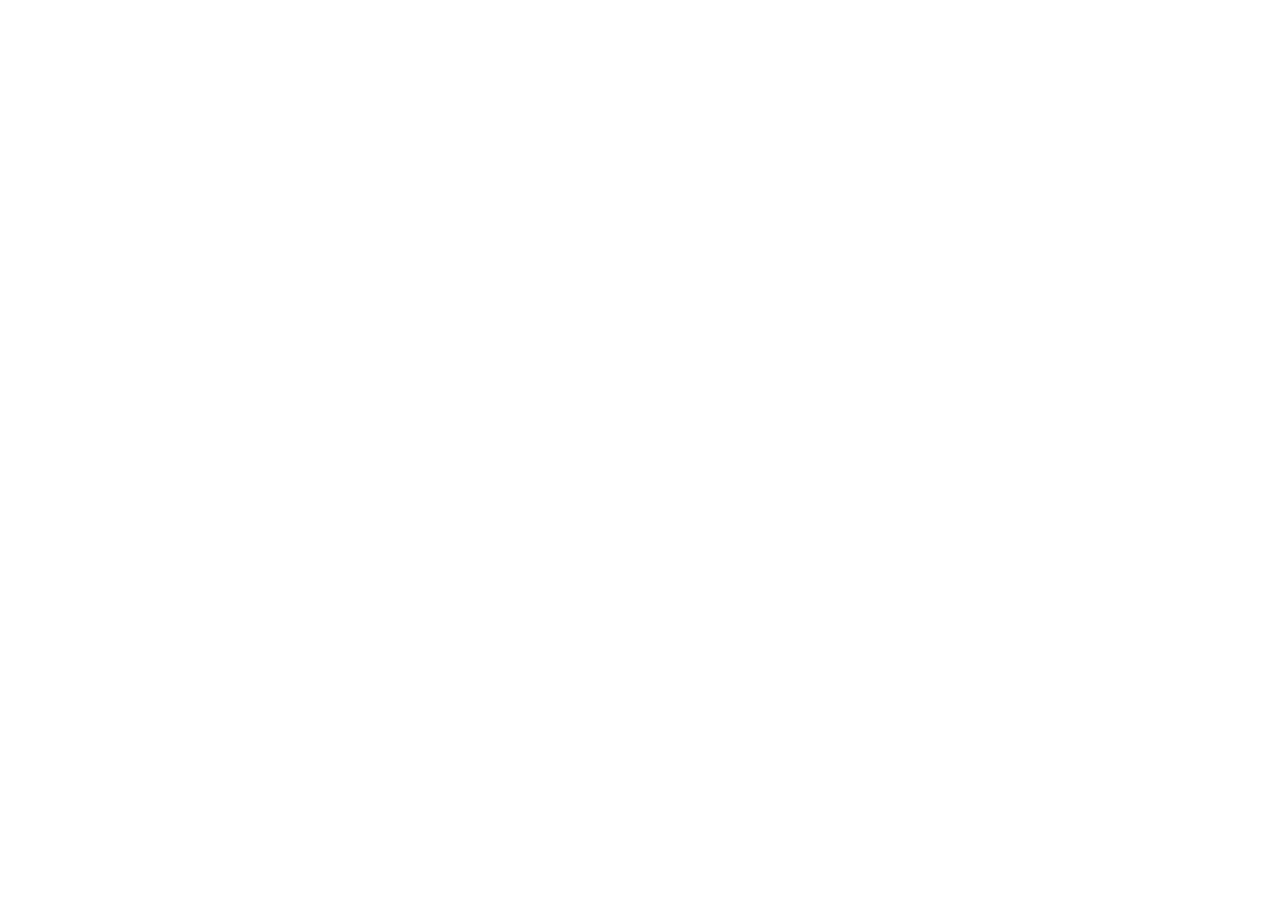
==== index.html @ ce2c27a7 "Add Kumu ʻŌlelo built site files" ====
<!doctype html>
<html lang="en">
  <head>
    <meta charset="UTF-8" />
    <meta name="viewport" content="width=device-width, initial-scale=1.0" />
    <title>Kumu ʻŌlelo — Hawaiian Language & Cultural Companion</title>
    <meta name="description" content="Learn ʻŌlelo Hawaiʻi through interactive lessons, audio pronunciation guides, deep cultural context notes, spaced-repetition flashcards, and offline traveler phrasebooks." />
    <meta property="og:title" content="Kumu ʻŌlelo — Hawaiian Language & Cultural Companion" />
    <meta property="og:description" content="Learn ʻŌlelo Hawaiʻi through interactive lessons, audio pronunciation guides, deep cultural context notes, spaced-repetition flashcards, and offline traveler phrasebooks." />
    <meta property="og:type" content="website" />
    <meta name="twitter:card" content="summary_large_image" />
    <meta name="theme-color" content="#FAF8F5" />
    <meta name="mobile-web-app-capable" content="yes" />
    <meta name="apple-mobile-web-app-capable" content="yes" />
    <meta name="apple-mobile-web-app-status-bar-style" content="default" />
    <meta name="apple-mobile-web-app-title" content="Kumu ʻŌlelo" />
    <link rel="apple-touch-icon" href="/apple-touch-icon.png" />
    <link rel="icon" type="image/svg+xml" href="/icon.svg" />
    <link rel="preconnect" href="https://fonts.googleapis.com" />
    <link rel="preconnect" href="https://fonts.gstatic.com" crossorigin />
    <link href="https://fonts.googleapis.com/css2?family=IBM+Plex+Mono:wght@400;500;600&family=Plus+Jakarta+Sans:wght@400;500;600;700&family=Source+Serif+4:ital,opsz,wght@0,8..60,500;0,8..60,600;0,8..60,700;1,8..60,400&display=swap" rel="stylesheet" />
    <script type="module" crossorigin src="/assets/index-DEdtWmtG.js"></script>
    <link rel="stylesheet" crossorigin href="/assets/index-DvSF_ovN.css">
  <link rel="manifest" href="/manifest.webmanifest"><script id="vite-plugin-pwa:register-sw" src="/registerSW.js"></script></head>
  <body class="bg-[#FAF8F5] text-stone-900 antialiased selection:bg-teal-800 selection:text-white">
    <div id="root"></div>
  </body>
</html>
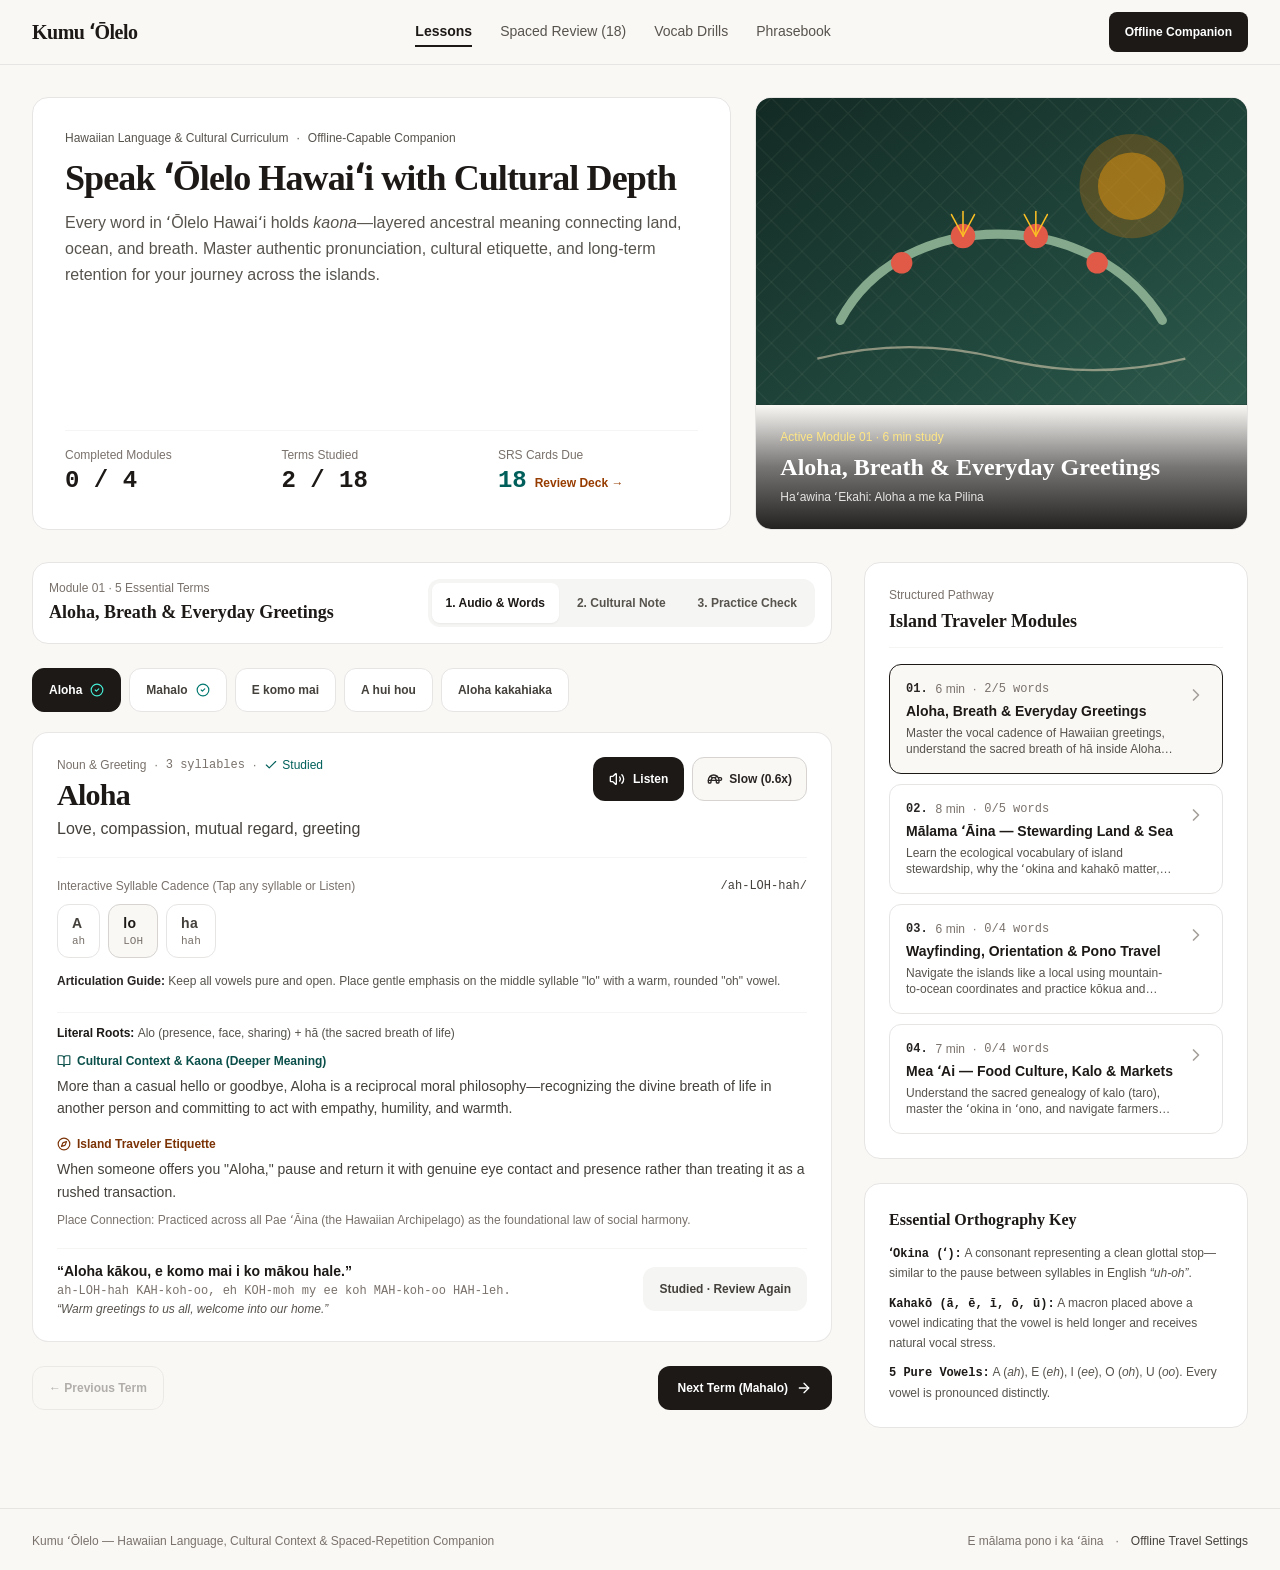
==== commit 59432ab8: "Use relative asset paths for GitHub Pages project site" ====
--- a/index.html
+++ b/index.html
@@ -14,16 +14,15 @@
     <meta name="apple-mobile-web-app-capable" content="yes" />
     <meta name="apple-mobile-web-app-status-bar-style" content="default" />
     <meta name="apple-mobile-web-app-title" content="Kumu ʻŌlelo" />
-    <link rel="apple-touch-icon" href="/apple-touch-icon.png" />
-    <link rel="icon" type="image/svg+xml" href="/icon.svg" />
+    <link rel="apple-touch-icon" href="./apple-touch-icon.png" />
+    <link rel="icon" type="image/svg+xml" href="./icon.svg" />
     <link rel="preconnect" href="https://fonts.googleapis.com" />
     <link rel="preconnect" href="https://fonts.gstatic.com" crossorigin />
     <link href="https://fonts.googleapis.com/css2?family=IBM+Plex+Mono:wght@400;500;600&family=Plus+Jakarta+Sans:wght@400;500;600;700&family=Source+Serif+4:ital,opsz,wght@0,8..60,500;0,8..60,600;0,8..60,700;1,8..60,400&display=swap" rel="stylesheet" />
-    <script type="module" crossorigin src="/assets/index-DEdtWmtG.js"></script>
-    <link rel="stylesheet" crossorigin href="/assets/index-DvSF_ovN.css">
-  <link rel="manifest" href="/manifest.webmanifest"><script id="vite-plugin-pwa:register-sw" src="/registerSW.js"></script></head>
-  <body class="bg-[#FAF8F5] text-stone-900 antialiased selection:bg-teal-800 selection:text-white">
-    <div id="root"></div>
-  </body>
+    <script type="module" crossorigin src="./assets/index-DEdtWmtG.js"></script>
+    <link rel="stylesheet" crossorigin href="./assets/index-DvSF_ovN.css">
+    <link rel="manifest" href="./manifest.webmanifest"><script id="vite-plugin-pwa:register-sw" src="./registerSW.js"></script></head>
+    <body class="bg-[#FAF8F5] text-stone-900 antialiased selection:bg-teal-800 selection:text-white">
+      <div id="root"></div>
+    </body>
 </html>
-
--- a/assets/index-DvSF_ovN.css
+++ b/assets/index-DvSF_ovN.css
@@ -0,0 +1,2 @@
+/*! tailwindcss v4.3.3 | MIT License | https://tailwindcss.com */
+@layer properties{@supports (((-webkit-hyphens:none)) and (not (margin-trim:inline))) or ((-moz-orient:inline) and (not (color:rgb(from red r g b)))){*,:before,:after,::backdrop{--tw-translate-x:0;--tw-translate-y:0;--tw-translate-z:0;--tw-rotate-x:initial;--tw-rotate-y:initial;--tw-rotate-z:initial;--tw-skew-x:initial;--tw-skew-y:initial;--tw-space-y-reverse:0;--tw-divide-y-reverse:0;--tw-border-style:solid;--tw-gradient-position:initial;--tw-gradient-from:#0000;--tw-gradient-via:#0000;--tw-gradient-to:#0000;--tw-gradient-stops:initial;--tw-gradient-via-stops:initial;--tw-gradient-from-position:0%;--tw-gradient-via-position:50%;--tw-gradient-to-position:100%;--tw-leading:initial;--tw-font-weight:initial;--tw-tracking:initial;--tw-ordinal:initial;--tw-slashed-zero:initial;--tw-numeric-figure:initial;--tw-numeric-spacing:initial;--tw-numeric-fraction:initial;--tw-shadow:0 0 #0000;--tw-shadow-color:initial;--tw-shadow-alpha:100%;--tw-inset-shadow:0 0 #0000;--tw-inset-shadow-color:initial;--tw-inset-shadow-alpha:100%;--tw-ring-color:initial;--tw-ring-shadow:0 0 #0000;--tw-inset-ring-color:initial;--tw-inset-ring-shadow:0 0 #0000;--tw-ring-inset:initial;--tw-ring-offset-width:0px;--tw-ring-offset-color:#fff;--tw-ring-offset-shadow:0 0 #0000;--tw-backdrop-blur:initial;--tw-backdrop-brightness:initial;--tw-backdrop-contrast:initial;--tw-backdrop-grayscale:initial;--tw-backdrop-hue-rotate:initial;--tw-backdrop-invert:initial;--tw-backdrop-opacity:initial;--tw-backdrop-saturate:initial;--tw-backdrop-sepia:initial}}}@layer theme{:root,:host{--font-sans:"Plus Jakarta Sans", -apple-system, BlinkMacSystemFont, sans-serif;--font-serif:"Source Serif 4", Georgia, serif;--font-mono:"IBM Plex Mono", ui-monospace, SFMono-Regular, monospace;--color-amber-50:oklch(98.7% .022 95.277);--color-amber-200:oklch(92.4% .12 95.746);--color-amber-800:oklch(47.3% .137 46.201);--color-amber-900:oklch(41.4% .112 45.904);--color-teal-100:oklch(95.3% .051 180.801);--color-teal-300:oklch(85.5% .138 181.071);--color-teal-700:oklch(51.1% .096 186.391);--color-teal-800:oklch(43.7% .078 188.216);--color-teal-900:oklch(38.6% .063 188.416);--color-stone-50:oklch(98.5% .001 106.423);--color-stone-100:oklch(97% .001 106.424);--color-stone-200:oklch(92.3% .003 48.717);--color-stone-300:oklch(86.9% .005 56.366);--color-stone-400:oklch(70.9% .01 56.259);--color-stone-500:oklch(55.3% .013 58.071);--color-stone-600:oklch(44.4% .011 73.639);--color-stone-700:oklch(37.4% .01 67.558);--color-stone-800:oklch(26.8% .007 34.298);--color-stone-900:oklch(21.6% .006 56.043);--color-stone-950:oklch(14.7% .004 49.25);--color-white:#fff;--spacing:.25rem;--container-md:28rem;--container-lg:32rem;--container-2xl:42rem;--container-7xl:80rem;--text-xs:.75rem;--text-xs--line-height:calc(1 / .75);--text-sm:.875rem;--text-sm--line-height:calc(1.25 / .875);--text-base:1rem;--text-base--line-height:calc(1.5 / 1);--text-lg:1.125rem;--text-lg--line-height:calc(1.75 / 1.125);--text-xl:1.25rem;--text-xl--line-height:calc(1.75 / 1.25);--text-2xl:1.5rem;--text-2xl--line-height:calc(2 / 1.5);--text-3xl:1.875rem;--text-3xl--line-height:calc(2.25 / 1.875);--text-4xl:2.25rem;--text-4xl--line-height:calc(2.5 / 2.25);--text-5xl:3rem;--text-5xl--line-height:1;--font-weight-medium:500;--font-weight-semibold:600;--font-weight-bold:700;--tracking-tight:-.025em;--tracking-wide:.025em;--leading-relaxed:1.625;--radius-lg:.5rem;--radius-xl:.75rem;--radius-2xl:1rem;--blur-xs:4px;--blur-md:12px;--default-transition-duration:.15s;--default-transition-timing-function:cubic-bezier(.4, 0, .2, 1);--default-font-family:var(--font-sans);--default-mono-font-family:var(--font-mono)}}@layer base{*,:after,:before,::backdrop{box-sizing:border-box;border:0 solid;margin:0;padding:0}::file-selector-button{box-sizing:border-box;border:0 solid;margin:0;padding:0}html,:host{-webkit-text-size-adjust:100%;tab-size:4;line-height:1.5;font-family:var(--default-font-family,-apple-system, BlinkMacSystemFont, "Segoe UI", Roboto, "Helvetica Neue", "Noto Sans", Arial, sans-serif, "Apple Color Emoji", "Segoe UI Emoji", "Segoe UI Symbol", "Noto Color Emoji");font-feature-settings:var(--default-font-feature-settings,normal);font-variation-settings:var(--default-font-variation-settings,normal);-webkit-tap-highlight-color:transparent}hr{height:0;color:inherit;border-top-width:1px}abbr:where([title]){-webkit-text-decoration:underline dotted;text-decoration:underline dotted}h1,h2,h3,h4,h5,h6{font-size:inherit;font-weight:inherit}a{color:inherit;-webkit-text-decoration:inherit;-webkit-text-decoration:inherit;-webkit-text-decoration:inherit;-webkit-text-decoration:inherit;text-decoration:inherit}b,strong{font-weight:bolder}code,kbd,samp,pre{font-family:var(--default-mono-font-family,ui-monospace, SFMono-Regular, Menlo, Monaco, Consolas, "Liberation Mono", "Courier New", monospace);font-feature-settings:var(--default-mono-font-feature-settings,normal);font-variation-settings:var(--default-mono-font-variation-settings,normal);font-size:1em}small{font-size:80%}sub,sup{vertical-align:baseline;font-size:75%;line-height:0;position:relative}sub{bottom:-.25em}sup{top:-.5em}table{text-indent:0;border-color:inherit;border-collapse:collapse}:-moz-focusring:where(:not(iframe)){outline:auto}progress{vertical-align:baseline}summary{display:list-item}ol,ul,menu{list-style:none}img,svg,video,canvas,audio,iframe,embed,object{vertical-align:middle;display:block}img,video{max-width:100%;height:auto}button,input,select,optgroup,textarea{font:inherit;font-feature-settings:inherit;font-variation-settings:inherit;letter-spacing:inherit;color:inherit;opacity:1;background-color:#0000;border-radius:0}::file-selector-button{font:inherit;font-feature-settings:inherit;font-variation-settings:inherit;letter-spacing:inherit;color:inherit;opacity:1;background-color:#0000;border-radius:0}:where(select:is([multiple],[size])) optgroup{font-weight:bolder}:where(select:is([multiple],[size])) optgroup option{padding-inline-start:20px}::file-selector-button{margin-inline-end:4px}::placeholder{opacity:1}@supports (not ((-webkit-appearance:-apple-pay-button))) or (contain-intrinsic-size:1px){::placeholder{color:currentColor}@supports (color:color-mix(in lab, red, red)){::placeholder{color:color-mix(in oklab, currentcolor 50%, transparent)}}}textarea{resize:vertical}::-webkit-search-decoration{-webkit-appearance:none}::-webkit-date-and-time-value{min-height:1lh;text-align:inherit}::-webkit-datetime-edit{display:inline-flex}::-webkit-datetime-edit-fields-wrapper{padding:0}::-webkit-datetime-edit{padding-block:0}::-webkit-datetime-edit-year-field{padding-block:0}::-webkit-datetime-edit-month-field{padding-block:0}::-webkit-datetime-edit-day-field{padding-block:0}::-webkit-datetime-edit-hour-field{padding-block:0}::-webkit-datetime-edit-minute-field{padding-block:0}::-webkit-datetime-edit-second-field{padding-block:0}::-webkit-datetime-edit-millisecond-field{padding-block:0}::-webkit-datetime-edit-meridiem-field{padding-block:0}::-webkit-calendar-picker-indicator{line-height:1}:-moz-ui-invalid{box-shadow:none}button,input:where([type=button],[type=reset],[type=submit]){appearance:button}::file-selector-button{appearance:button}::-webkit-inner-spin-button{height:auto}::-webkit-outer-spin-button{height:auto}[hidden]:where(:not([hidden=until-found])){display:none!important}body{font-family:var(--font-sans);color:#1c1917;background-color:#faf8f5}h1,h2,.font-display{font-family:var(--font-serif);text-wrap:balance}}@layer components;@layer utilities{.pointer-events-none{pointer-events:none}.sr-only{clip-path:inset(50%);white-space:nowrap;border-width:0;width:1px;height:1px;margin:-1px;padding:0;position:absolute;overflow:hidden}.absolute{position:absolute}.fixed{position:fixed}.relative{position:relative}.sticky{position:sticky}.inset-0{inset:0}.top-0{top:0}.top-1\/2{top:50%}.right-0{right:0}.bottom-0{bottom:0}.bottom-20{bottom:calc(var(--spacing) * 20)}.left-0{left:0}.left-3\.5{left:calc(var(--spacing) * 3.5)}.left-4{left:calc(var(--spacing) * 4)}.z-10{z-index:10}.z-30{z-index:30}.z-40{z-index:40}.z-50{z-index:50}.mx-auto{margin-inline:auto}.mt-0\.5{margin-top:calc(var(--spacing) * .5)}.mt-1{margin-top:var(--spacing)}.mt-12{margin-top:calc(var(--spacing) * 12)}.ml-auto{margin-left:auto}.line-clamp-2{-webkit-line-clamp:2;-webkit-box-orient:vertical;display:-webkit-box;overflow:hidden}.block{display:block}.flex{display:flex}.grid{display:grid}.hidden{display:none}.inline-flex{display:inline-flex}.table{display:table}.h-3\.5{height:calc(var(--spacing) * 3.5)}.h-4{height:calc(var(--spacing) * 4)}.h-5{height:calc(var(--spacing) * 5)}.h-10{height:calc(var(--spacing) * 10)}.h-14{height:calc(var(--spacing) * 14)}.h-full{height:100%}.max-h-\[480px\]{max-height:480px}.min-h-\[40px\]{min-height:40px}.min-h-\[42px\]{min-height:42px}.min-h-\[44px\]{min-height:44px}.min-h-\[48px\]{min-height:48px}.min-h-\[52px\]{min-height:52px}.min-h-\[56px\]{min-height:56px}.min-h-\[240px\]{min-height:240px}.min-h-screen{min-height:100vh}.w-3\.5{width:calc(var(--spacing) * 3.5)}.w-4{width:calc(var(--spacing) * 4)}.w-5{width:calc(var(--spacing) * 5)}.w-10{width:calc(var(--spacing) * 10)}.w-full{width:100%}.max-w-2xl{max-width:var(--container-2xl)}.max-w-7xl{max-width:var(--container-7xl)}.max-w-lg{max-width:var(--container-lg)}.max-w-md{max-width:var(--container-md)}.min-w-0{min-width:0}.min-w-\[40px\]{min-width:40px}.min-w-\[44px\]{min-width:44px}.min-w-\[260px\]{min-width:260px}.flex-1{flex:1}.shrink-0{flex-shrink:0}.-translate-y-1\/2{--tw-translate-y:calc(calc(1 / 2 * 100%) * -1);translate:var(--tw-translate-x) var(--tw-translate-y)}.scale-\[1\.03\]{scale:1.03}.transform{transform:var(--tw-rotate-x,) var(--tw-rotate-y,) var(--tw-rotate-z,) var(--tw-skew-x,) var(--tw-skew-y,)}.grid-cols-1{grid-template-columns:repeat(1,minmax(0,1fr))}.grid-cols-2{grid-template-columns:repeat(2,minmax(0,1fr))}.grid-cols-3{grid-template-columns:repeat(3,minmax(0,1fr))}.grid-cols-4{grid-template-columns:repeat(4,minmax(0,1fr))}.flex-col{flex-direction:column}.flex-wrap{flex-wrap:wrap}.items-baseline{align-items:baseline}.items-center{align-items:center}.items-start{align-items:flex-start}.items-stretch{align-items:stretch}.justify-between{justify-content:space-between}.justify-center{justify-content:center}.justify-end{justify-content:flex-end}.gap-1{gap:var(--spacing)}.gap-1\.5{gap:calc(var(--spacing) * 1.5)}.gap-2{gap:calc(var(--spacing) * 2)}.gap-2\.5{gap:calc(var(--spacing) * 2.5)}.gap-3{gap:calc(var(--spacing) * 3)}.gap-4{gap:calc(var(--spacing) * 4)}.gap-6{gap:calc(var(--spacing) * 6)}.gap-7{gap:calc(var(--spacing) * 7)}.gap-8{gap:calc(var(--spacing) * 8)}:where(.space-y-0\.5>:not(:last-child)){--tw-space-y-reverse:0;margin-block-start:calc(calc(var(--spacing) * .5) * var(--tw-space-y-reverse));margin-block-end:calc(calc(var(--spacing) * .5) * calc(1 - var(--tw-space-y-reverse)))}:where(.space-y-1>:not(:last-child)){--tw-space-y-reverse:0;margin-block-start:calc(var(--spacing) * var(--tw-space-y-reverse));margin-block-end:calc(var(--spacing) * calc(1 - var(--tw-space-y-reverse)))}:where(.space-y-1\.5>:not(:last-child)){--tw-space-y-reverse:0;margin-block-start:calc(calc(var(--spacing) * 1.5) * var(--tw-space-y-reverse));margin-block-end:calc(calc(var(--spacing) * 1.5) * calc(1 - var(--tw-space-y-reverse)))}:where(.space-y-2>:not(:last-child)){--tw-space-y-reverse:0;margin-block-start:calc(calc(var(--spacing) * 2) * var(--tw-space-y-reverse));margin-block-end:calc(calc(var(--spacing) * 2) * calc(1 - var(--tw-space-y-reverse)))}:where(.space-y-2\.5>:not(:last-child)){--tw-space-y-reverse:0;margin-block-start:calc(calc(var(--spacing) * 2.5) * var(--tw-space-y-reverse));margin-block-end:calc(calc(var(--spacing) * 2.5) * calc(1 - var(--tw-space-y-reverse)))}:where(.space-y-3>:not(:last-child)){--tw-space-y-reverse:0;margin-block-start:calc(calc(var(--spacing) * 3) * var(--tw-space-y-reverse));margin-block-end:calc(calc(var(--spacing) * 3) * calc(1 - var(--tw-space-y-reverse)))}:where(.space-y-4>:not(:last-child)){--tw-space-y-reverse:0;margin-block-start:calc(calc(var(--spacing) * 4) * var(--tw-space-y-reverse));margin-block-end:calc(calc(var(--spacing) * 4) * calc(1 - var(--tw-space-y-reverse)))}:where(.space-y-5>:not(:last-child)){--tw-space-y-reverse:0;margin-block-start:calc(calc(var(--spacing) * 5) * var(--tw-space-y-reverse));margin-block-end:calc(calc(var(--spacing) * 5) * calc(1 - var(--tw-space-y-reverse)))}:where(.space-y-6>:not(:last-child)){--tw-space-y-reverse:0;margin-block-start:calc(calc(var(--spacing) * 6) * var(--tw-space-y-reverse));margin-block-end:calc(calc(var(--spacing) * 6) * calc(1 - var(--tw-space-y-reverse)))}:where(.space-y-8>:not(:last-child)){--tw-space-y-reverse:0;margin-block-start:calc(calc(var(--spacing) * 8) * var(--tw-space-y-reverse));margin-block-end:calc(calc(var(--spacing) * 8) * calc(1 - var(--tw-space-y-reverse)))}.gap-x-2{column-gap:calc(var(--spacing) * 2)}.gap-y-1{row-gap:var(--spacing)}:where(.divide-y>:not(:last-child)){--tw-divide-y-reverse:0;border-bottom-style:var(--tw-border-style);border-top-style:var(--tw-border-style);border-top-width:calc(1px * var(--tw-divide-y-reverse));border-bottom-width:calc(1px * calc(1 - var(--tw-divide-y-reverse)))}:where(.divide-stone-100>:not(:last-child)){border-color:var(--color-stone-100)}.self-start{align-self:flex-start}.truncate{text-overflow:ellipsis;white-space:nowrap;overflow:hidden}.overflow-hidden{overflow:hidden}.overflow-x-auto{overflow-x:auto}.overflow-y-auto{overflow-y:auto}.rounded{border-radius:.25rem}.rounded-2xl{border-radius:var(--radius-2xl)}.rounded-lg{border-radius:var(--radius-lg)}.rounded-xl{border-radius:var(--radius-xl)}.border{border-style:var(--tw-border-style);border-width:1px}.border-t{border-top-style:var(--tw-border-style);border-top-width:1px}.border-b{border-bottom-style:var(--tw-border-style);border-bottom-width:1px}.border-b-2{border-bottom-style:var(--tw-border-style);border-bottom-width:2px}.border-amber-800{border-color:var(--color-amber-800)}.border-amber-900{border-color:var(--color-amber-900)}.border-stone-100{border-color:var(--color-stone-100)}.border-stone-200{border-color:var(--color-stone-200)}.border-stone-200\/90{border-color:#e7e5e4e6}@supports (color:color-mix(in lab, red, red)){.border-stone-200\/90{border-color:color-mix(in oklab, var(--color-stone-200) 90%, transparent)}}.border-stone-300{border-color:var(--color-stone-300)}.border-stone-900{border-color:var(--color-stone-900)}.border-teal-800{border-color:var(--color-teal-800)}.border-teal-900{border-color:var(--color-teal-900)}.border-transparent{border-color:#0000}.bg-\[\#0F383C\]{background-color:#0f383c}.bg-\[\#1D352F\]{background-color:#1d352f}.bg-\[\#3B261D\]{background-color:#3b261d}.bg-\[\#143330\]{background-color:#143330}.bg-\[\#FAF8F5\]{background-color:#faf8f5}.bg-\[\#FAF8F5\]\/95{background-color:oklab(97.9827% .000916779 .00442582/.95)}.bg-amber-800{background-color:var(--color-amber-800)}.bg-amber-900{background-color:var(--color-amber-900)}.bg-stone-100{background-color:var(--color-stone-100)}.bg-stone-900{background-color:var(--color-stone-900)}.bg-stone-950\/60{background-color:#0c0a0999}@supports (color:color-mix(in lab, red, red)){.bg-stone-950\/60{background-color:color-mix(in oklab, var(--color-stone-950) 60%, transparent)}}.bg-teal-800{background-color:var(--color-teal-800)}.bg-teal-900{background-color:var(--color-teal-900)}.bg-white{background-color:var(--color-white)}.bg-white\/95{background-color:#fffffff2}@supports (color:color-mix(in lab, red, red)){.bg-white\/95{background-color:color-mix(in oklab, var(--color-white) 95%, transparent)}}.bg-gradient-to-t{--tw-gradient-position:to top in oklab;background-image:linear-gradient(var(--tw-gradient-stops))}.from-stone-950\/90{--tw-gradient-from:#0c0a09e6}@supports (color:color-mix(in lab, red, red)){.from-stone-950\/90{--tw-gradient-from:color-mix(in oklab, var(--color-stone-950) 90%, transparent)}}.from-stone-950\/90{--tw-gradient-stops:var(--tw-gradient-via-stops,var(--tw-gradient-position), var(--tw-gradient-from) var(--tw-gradient-from-position), var(--tw-gradient-to) var(--tw-gradient-to-position))}.via-stone-950\/55{--tw-gradient-via:#0c0a098c}@supports (color:color-mix(in lab, red, red)){.via-stone-950\/55{--tw-gradient-via:color-mix(in oklab, var(--color-stone-950) 55%, transparent)}}.via-stone-950\/55{--tw-gradient-via-stops:var(--tw-gradient-position), var(--tw-gradient-from) var(--tw-gradient-from-position), var(--tw-gradient-via) var(--tw-gradient-via-position), var(--tw-gradient-to) var(--tw-gradient-to-position);--tw-gradient-stops:var(--tw-gradient-via-stops)}.to-transparent{--tw-gradient-to:transparent;--tw-gradient-stops:var(--tw-gradient-via-stops,var(--tw-gradient-position), var(--tw-gradient-from) var(--tw-gradient-from-position), var(--tw-gradient-to) var(--tw-gradient-to-position))}.object-cover{object-fit:cover}.p-1{padding:var(--spacing)}.p-2\.5{padding:calc(var(--spacing) * 2.5)}.p-3{padding:calc(var(--spacing) * 3)}.p-4{padding:calc(var(--spacing) * 4)}.p-5{padding:calc(var(--spacing) * 5)}.p-6{padding:calc(var(--spacing) * 6)}.p-8{padding:calc(var(--spacing) * 8)}.p-10{padding:calc(var(--spacing) * 10)}.px-2{padding-inline:calc(var(--spacing) * 2)}.px-3{padding-inline:calc(var(--spacing) * 3)}.px-3\.5{padding-inline:calc(var(--spacing) * 3.5)}.px-4{padding-inline:calc(var(--spacing) * 4)}.px-5{padding-inline:calc(var(--spacing) * 5)}.px-6{padding-inline:calc(var(--spacing) * 6)}.py-1{padding-block:var(--spacing)}.py-1\.5{padding-block:calc(var(--spacing) * 1.5)}.py-2{padding-block:calc(var(--spacing) * 2)}.py-2\.5{padding-block:calc(var(--spacing) * 2.5)}.py-3{padding-block:calc(var(--spacing) * 3)}.py-5{padding-block:calc(var(--spacing) * 5)}.py-6{padding-block:calc(var(--spacing) * 6)}.pt-0\.5{padding-top:calc(var(--spacing) * .5)}.pt-1{padding-top:var(--spacing)}.pt-2{padding-top:calc(var(--spacing) * 2)}.pt-3{padding-top:calc(var(--spacing) * 3)}.pt-4{padding-top:calc(var(--spacing) * 4)}.pt-5{padding-top:calc(var(--spacing) * 5)}.pr-1{padding-right:var(--spacing)}.pr-4{padding-right:calc(var(--spacing) * 4)}.pb-1{padding-bottom:var(--spacing)}.pb-3{padding-bottom:calc(var(--spacing) * 3)}.pb-4{padding-bottom:calc(var(--spacing) * 4)}.pb-5{padding-bottom:calc(var(--spacing) * 5)}.pb-20{padding-bottom:calc(var(--spacing) * 20)}.pl-6{padding-left:calc(var(--spacing) * 6)}.pl-10{padding-left:calc(var(--spacing) * 10)}.text-center{text-align:center}.text-left{text-align:left}.text-right{text-align:right}.font-mono{font-family:var(--font-mono)}.text-2xl{font-size:var(--text-2xl);line-height:var(--tw-leading,var(--text-2xl--line-height))}.text-3xl{font-size:var(--text-3xl);line-height:var(--tw-leading,var(--text-3xl--line-height))}.text-4xl{font-size:var(--text-4xl);line-height:var(--tw-leading,var(--text-4xl--line-height))}.text-base{font-size:var(--text-base);line-height:var(--tw-leading,var(--text-base--line-height))}.text-lg{font-size:var(--text-lg);line-height:var(--tw-leading,var(--text-lg--line-height))}.text-sm{font-size:var(--text-sm);line-height:var(--tw-leading,var(--text-sm--line-height))}.text-xl{font-size:var(--text-xl);line-height:var(--tw-leading,var(--text-xl--line-height))}.text-xs{font-size:var(--text-xs);line-height:var(--tw-leading,var(--text-xs--line-height))}.text-\[10px\]{font-size:10px}.text-\[11px\]{font-size:11px}.leading-relaxed{--tw-leading:var(--leading-relaxed);line-height:var(--leading-relaxed)}.font-bold{--tw-font-weight:var(--font-weight-bold);font-weight:var(--font-weight-bold)}.font-medium{--tw-font-weight:var(--font-weight-medium);font-weight:var(--font-weight-medium)}.font-semibold{--tw-font-weight:var(--font-weight-semibold);font-weight:var(--font-weight-semibold)}.tracking-tight{--tw-tracking:var(--tracking-tight);letter-spacing:var(--tracking-tight)}.tracking-wide{--tw-tracking:var(--tracking-wide);letter-spacing:var(--tracking-wide)}.whitespace-nowrap{white-space:nowrap}.text-\[\#F4EFE6\]{color:#f4efe6}.text-amber-50{color:var(--color-amber-50)}.text-amber-200{color:var(--color-amber-200)}.text-amber-800{color:var(--color-amber-800)}.text-amber-900{color:var(--color-amber-900)}.text-stone-50{color:var(--color-stone-50)}.text-stone-100{color:var(--color-stone-100)}.text-stone-200{color:var(--color-stone-200)}.text-stone-300{color:var(--color-stone-300)}.text-stone-400{color:var(--color-stone-400)}.text-stone-500{color:var(--color-stone-500)}.text-stone-600{color:var(--color-stone-600)}.text-stone-700{color:var(--color-stone-700)}.text-stone-800{color:var(--color-stone-800)}.text-stone-900{color:var(--color-stone-900)}.text-teal-100{color:var(--color-teal-100)}.text-teal-300{color:var(--color-teal-300)}.text-teal-700{color:var(--color-teal-700)}.text-teal-800{color:var(--color-teal-800)}.text-teal-900{color:var(--color-teal-900)}.text-white{color:var(--color-white)}.capitalize{text-transform:capitalize}.italic{font-style:italic}.tabular-nums{--tw-numeric-spacing:tabular-nums;font-variant-numeric:var(--tw-ordinal,) var(--tw-slashed-zero,) var(--tw-numeric-figure,) var(--tw-numeric-spacing,) var(--tw-numeric-fraction,)}.antialiased{-webkit-font-smoothing:antialiased;-moz-osx-font-smoothing:grayscale}.shadow-md{--tw-shadow:0 4px 6px -1px var(--tw-shadow-color,#0000001a), 0 2px 4px -2px var(--tw-shadow-color,#0000001a);box-shadow:var(--tw-inset-shadow), var(--tw-inset-ring-shadow), var(--tw-ring-offset-shadow), var(--tw-ring-shadow), var(--tw-shadow)}.shadow-xl{--tw-shadow:0 20px 25px -5px var(--tw-shadow-color,#0000001a), 0 8px 10px -6px var(--tw-shadow-color,#0000001a);box-shadow:var(--tw-inset-shadow), var(--tw-inset-ring-shadow), var(--tw-ring-offset-shadow), var(--tw-ring-shadow), var(--tw-shadow)}.shadow-xs{--tw-shadow:0 1px 2px 0 var(--tw-shadow-color,#0000000d);box-shadow:var(--tw-inset-shadow), var(--tw-inset-ring-shadow), var(--tw-ring-offset-shadow), var(--tw-ring-shadow), var(--tw-shadow)}.backdrop-blur-md{--tw-backdrop-blur:blur(var(--blur-md));-webkit-backdrop-filter:var(--tw-backdrop-blur,) var(--tw-backdrop-brightness,) var(--tw-backdrop-contrast,) var(--tw-backdrop-grayscale,) var(--tw-backdrop-hue-rotate,) var(--tw-backdrop-invert,) var(--tw-backdrop-opacity,) var(--tw-backdrop-saturate,) var(--tw-backdrop-sepia,);backdrop-filter:var(--tw-backdrop-blur,) var(--tw-backdrop-brightness,) var(--tw-backdrop-contrast,) var(--tw-backdrop-grayscale,) var(--tw-backdrop-hue-rotate,) var(--tw-backdrop-invert,) var(--tw-backdrop-opacity,) var(--tw-backdrop-saturate,) var(--tw-backdrop-sepia,)}.backdrop-blur-xs{--tw-backdrop-blur:blur(var(--blur-xs));-webkit-backdrop-filter:var(--tw-backdrop-blur,) var(--tw-backdrop-brightness,) var(--tw-backdrop-contrast,) var(--tw-backdrop-grayscale,) var(--tw-backdrop-hue-rotate,) var(--tw-backdrop-invert,) var(--tw-backdrop-opacity,) var(--tw-backdrop-saturate,) var(--tw-backdrop-sepia,);backdrop-filter:var(--tw-backdrop-blur,) var(--tw-backdrop-brightness,) var(--tw-backdrop-contrast,) var(--tw-backdrop-grayscale,) var(--tw-backdrop-hue-rotate,) var(--tw-backdrop-invert,) var(--tw-backdrop-opacity,) var(--tw-backdrop-saturate,) var(--tw-backdrop-sepia,)}.transition{transition-property:color,background-color,border-color,outline-color,text-decoration-color,fill,stroke,--tw-gradient-from,--tw-gradient-via,--tw-gradient-to,opacity,box-shadow,transform,translate,scale,rotate,filter,-webkit-backdrop-filter,backdrop-filter,display,content-visibility,overlay,pointer-events;transition-timing-function:var(--tw-ease,var(--default-transition-timing-function));transition-duration:var(--tw-duration,var(--default-transition-duration))}.transition-colors{transition-property:color,background-color,border-color,outline-color,text-decoration-color,fill,stroke,--tw-gradient-from,--tw-gradient-via,--tw-gradient-to;transition-timing-function:var(--tw-ease,var(--default-transition-timing-function));transition-duration:var(--tw-duration,var(--default-transition-duration))}.transition-transform{transition-property:transform,translate,scale,rotate;transition-timing-function:var(--tw-ease,var(--default-transition-timing-function));transition-duration:var(--tw-duration,var(--default-transition-duration))}.selection\:bg-teal-800 ::selection{background-color:var(--color-teal-800)}.selection\:bg-teal-800::selection{background-color:var(--color-teal-800)}.selection\:text-white ::selection{color:var(--color-white)}.selection\:text-white::selection{color:var(--color-white)}.last\:border-b-0:last-child{border-bottom-style:var(--tw-border-style);border-bottom-width:0}.last\:pb-0:last-child{padding-bottom:0}@media (hover:hover){.hover\:border-stone-300:hover{border-color:var(--color-stone-300)}.hover\:border-stone-400:hover{border-color:var(--color-stone-400)}.hover\:bg-amber-900:hover{background-color:var(--color-amber-900)}.hover\:bg-stone-100:hover{background-color:var(--color-stone-100)}.hover\:bg-stone-200:hover{background-color:var(--color-stone-200)}.hover\:bg-stone-200\/60:hover{background-color:#e7e5e499}@supports (color:color-mix(in lab, red, red)){.hover\:bg-stone-200\/60:hover{background-color:color-mix(in oklab, var(--color-stone-200) 60%, transparent)}}.hover\:bg-stone-200\/70:hover{background-color:#e7e5e4b3}@supports (color:color-mix(in lab, red, red)){.hover\:bg-stone-200\/70:hover{background-color:color-mix(in oklab, var(--color-stone-200) 70%, transparent)}}.hover\:bg-stone-800:hover{background-color:var(--color-stone-800)}.hover\:bg-teal-800:hover{background-color:var(--color-teal-800)}.hover\:bg-teal-900:hover{background-color:var(--color-teal-900)}.hover\:text-stone-900:hover{color:var(--color-stone-900)}.hover\:underline:hover{text-decoration-line:underline}}.focus\:border-teal-800:focus{border-color:var(--color-teal-800)}.focus\:outline-none:focus{--tw-outline-style:none;outline-style:none}.disabled\:pointer-events-none:disabled{pointer-events:none}.disabled\:opacity-40:disabled{opacity:.4}@media (width>=40rem){.sm\:flex{display:flex}.sm\:h-16{height:calc(var(--spacing) * 16)}.sm\:w-auto{width:auto}.sm\:grid-cols-2{grid-template-columns:repeat(2,minmax(0,1fr))}.sm\:grid-cols-4{grid-template-columns:repeat(4,minmax(0,1fr))}.sm\:flex-row{flex-direction:row}.sm\:items-center{align-items:center}.sm\:items-start{align-items:flex-start}.sm\:p-6{padding:calc(var(--spacing) * 6)}.sm\:p-8{padding:calc(var(--spacing) * 8)}.sm\:px-4{padding-inline:calc(var(--spacing) * 4)}.sm\:px-6{padding-inline:calc(var(--spacing) * 6)}.sm\:py-8{padding-block:calc(var(--spacing) * 8)}.sm\:text-2xl{font-size:var(--text-2xl);line-height:var(--tw-leading,var(--text-2xl--line-height))}.sm\:text-3xl{font-size:var(--text-3xl);line-height:var(--tw-leading,var(--text-3xl--line-height))}.sm\:text-4xl{font-size:var(--text-4xl);line-height:var(--tw-leading,var(--text-4xl--line-height))}.sm\:text-5xl{font-size:var(--text-5xl);line-height:var(--tw-leading,var(--text-5xl--line-height))}.sm\:text-base{font-size:var(--text-base);line-height:var(--tw-leading,var(--text-base--line-height))}.sm\:text-lg{font-size:var(--text-lg);line-height:var(--tw-leading,var(--text-lg--line-height))}.sm\:text-sm{font-size:var(--text-sm);line-height:var(--tw-leading,var(--text-sm--line-height))}}@media (width>=48rem){.md\:bottom-4{bottom:calc(var(--spacing) * 4)}.md\:flex{display:flex}.md\:hidden{display:none}.md\:flex-row{flex-direction:row}.md\:items-center{align-items:center}.md\:pb-0{padding-bottom:0}}@media (width>=64rem){.lg\:col-span-4{grid-column:span 4/span 4}.lg\:col-span-5{grid-column:span 5/span 5}.lg\:col-span-7{grid-column:span 7/span 7}.lg\:col-span-8{grid-column:span 8/span 8}.lg\:grid-cols-2{grid-template-columns:repeat(2,minmax(0,1fr))}.lg\:grid-cols-12{grid-template-columns:repeat(12,minmax(0,1fr))}.lg\:flex-row{flex-direction:row}.lg\:items-center{align-items:center}.lg\:self-center{align-self:center}.lg\:border-t-0{border-top-style:var(--tw-border-style);border-top-width:0}.lg\:border-l{border-left-style:var(--tw-border-style);border-left-width:1px}.lg\:px-8{padding-inline:calc(var(--spacing) * 8)}.lg\:pt-0{padding-top:0}.lg\:pl-8{padding-left:calc(var(--spacing) * 8)}}}@media (prefers-reduced-motion:reduce){*,:before,:after{scroll-behavior:auto!important;transition-duration:.01ms!important;animation-duration:.01ms!important;animation-iteration-count:1!important}}@property --tw-translate-x{syntax:"*";inherits:false;initial-value:0}@property --tw-translate-y{syntax:"*";inherits:false;initial-value:0}@property --tw-translate-z{syntax:"*";inherits:false;initial-value:0}@property --tw-rotate-x{syntax:"*";inherits:false}@property --tw-rotate-y{syntax:"*";inherits:false}@property --tw-rotate-z{syntax:"*";inherits:false}@property --tw-skew-x{syntax:"*";inherits:false}@property --tw-skew-y{syntax:"*";inherits:false}@property --tw-space-y-reverse{syntax:"*";inherits:false;initial-value:0}@property --tw-divide-y-reverse{syntax:"*";inherits:false;initial-value:0}@property --tw-border-style{syntax:"*";inherits:false;initial-value:solid}@property --tw-gradient-position{syntax:"*";inherits:false}@property --tw-gradient-from{syntax:"<color>";inherits:false;initial-value:#0000}@property --tw-gradient-via{syntax:"<color>";inherits:false;initial-value:#0000}@property --tw-gradient-to{syntax:"<color>";inherits:false;initial-value:#0000}@property --tw-gradient-stops{syntax:"*";inherits:false}@property --tw-gradient-via-stops{syntax:"*";inherits:false}@property --tw-gradient-from-position{syntax:"<length-percentage>";inherits:false;initial-value:0%}@property --tw-gradient-via-position{syntax:"<length-percentage>";inherits:false;initial-value:50%}@property --tw-gradient-to-position{syntax:"<length-percentage>";inherits:false;initial-value:100%}@property --tw-leading{syntax:"*";inherits:false}@property --tw-font-weight{syntax:"*";inherits:false}@property --tw-tracking{syntax:"*";inherits:false}@property --tw-ordinal{syntax:"*";inherits:false}@property --tw-slashed-zero{syntax:"*";inherits:false}@property --tw-numeric-figure{syntax:"*";inherits:false}@property --tw-numeric-spacing{syntax:"*";inherits:false}@property --tw-numeric-fraction{syntax:"*";inherits:false}@property --tw-shadow{syntax:"*";inherits:false;initial-value:0 0 #0000}@property --tw-shadow-color{syntax:"*";inherits:false}@property --tw-shadow-alpha{syntax:"<percentage>";inherits:false;initial-value:100%}@property --tw-inset-shadow{syntax:"*";inherits:false;initial-value:0 0 #0000}@property --tw-inset-shadow-color{syntax:"*";inherits:false}@property --tw-inset-shadow-alpha{syntax:"<percentage>";inherits:false;initial-value:100%}@property --tw-ring-color{syntax:"*";inherits:false}@property --tw-ring-shadow{syntax:"*";inherits:false;initial-value:0 0 #0000}@property --tw-inset-ring-color{syntax:"*";inherits:false}@property --tw-inset-ring-shadow{syntax:"*";inherits:false;initial-value:0 0 #0000}@property --tw-ring-inset{syntax:"*";inherits:false}@property --tw-ring-offset-width{syntax:"<length>";inherits:false;initial-value:0}@property --tw-ring-offset-color{syntax:"*";inherits:false;initial-value:#fff}@property --tw-ring-offset-shadow{syntax:"*";inherits:false;initial-value:0 0 #0000}@property --tw-backdrop-blur{syntax:"*";inherits:false}@property --tw-backdrop-brightness{syntax:"*";inherits:false}@property --tw-backdrop-contrast{syntax:"*";inherits:false}@property --tw-backdrop-grayscale{syntax:"*";inherits:false}@property --tw-backdrop-hue-rotate{syntax:"*";inherits:false}@property --tw-backdrop-invert{syntax:"*";inherits:false}@property --tw-backdrop-opacity{syntax:"*";inherits:false}@property --tw-backdrop-saturate{syntax:"*";inherits:false}@property --tw-backdrop-sepia{syntax:"*";inherits:false}
